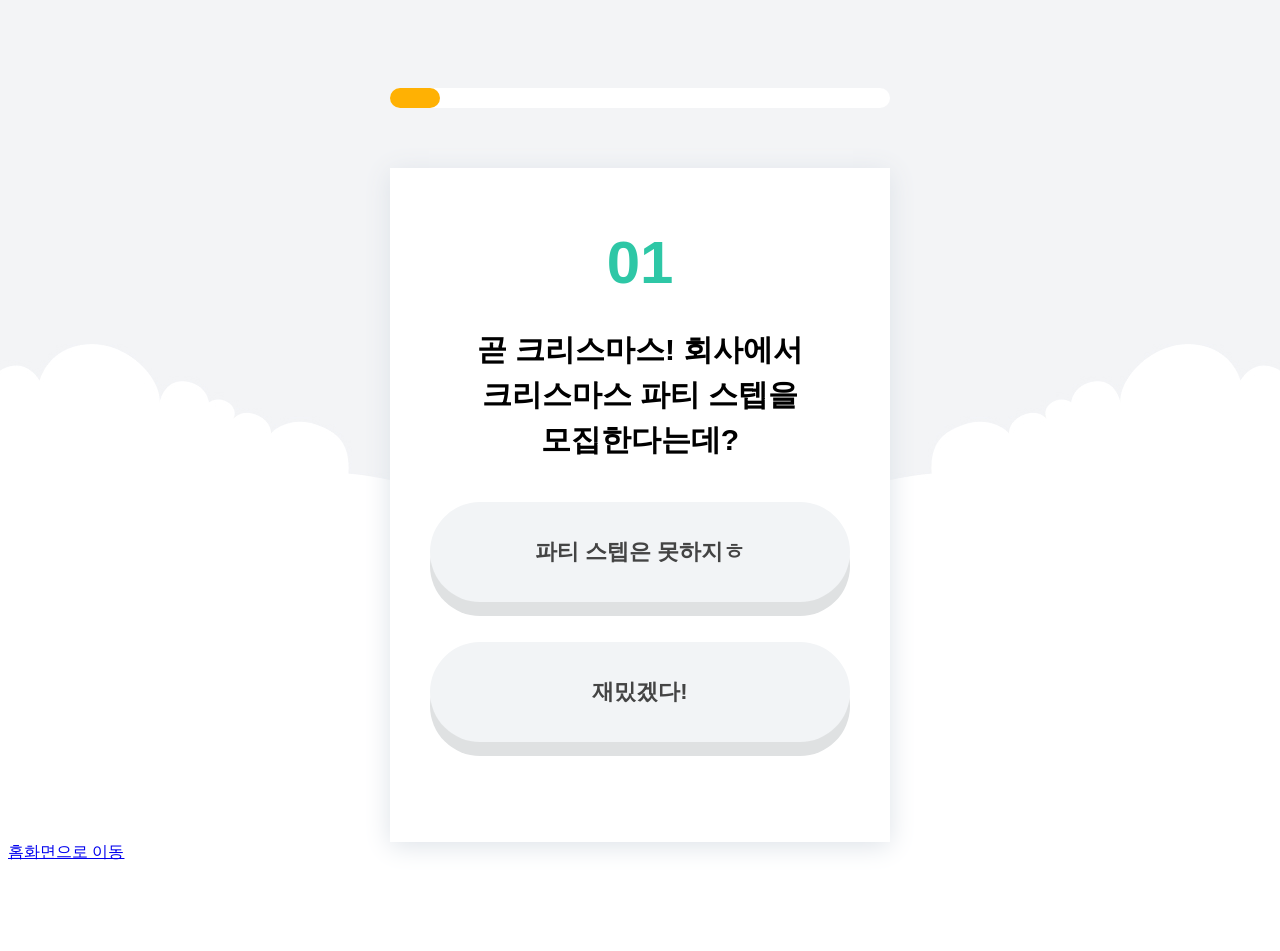
==== question.html @ 1ef679a8 "feat : 메인과 질문화면 작업" ====
<!DOCTYPE html>
<html lang="ko">
<head>
  <meta charset="UTF-8">
  <meta name="viewport" content="width=device-width, initial-scale=1.0">
  <link rel="stylesheet" href="./css/common.css">
  <link rel="stylesheet" href="./css/question.css">
  <title>Document</title>
</head>
<body>
  <div class="progress">
    <div class="value"></div>
  </div>
  <div class="question-box">
    <div class="number">01</div>
    <div class="question">곧 크리스마스! 회사에서 크리스마스 파티 스텝을 모집한다는데?</div>
    <div class="btn btn-gray choice choice1">파티 스텝은 못하지ㅎ</div>
    <div class="btn btn-gray choice choice2">재밌겠다!</div>
  </div>
  <a href="./index.html">홈화면으로 이동</a>
</body>
</html>
---- css/common.css ----
body {
  font-family: 'Noto Sans KR', sans-serif;
  background-image: url('../images/main_bg.jpg');
  background-position: top center;
  background-repeat: no-repeat;
  padding-top: 80px;
  padding-bottom: 80px;
  /* 한글 단어 줄바꿈 */
  word-break: keep-all;
}

img {
  display: block;
}

/* 메인 캐릭터 */
.character {
  width: 100%;
  max-width: 364px;
  margin-left: auto;
  margin-right: auto;
  display: block;
  margin-bottom: 40px;
}


.page-title {
  font-size: 50px;
  font-weight: 800px;
  line-height: 1.3;
  color: #13b491;
  text-align: center;
  margin-bottom: 20px;
}

.page-subtitle {
  width: 240px;
  height: 50px;
  border: 5px solid #ffa32d;
  font-size: 24px;
  font-weight: 700;
  color: #ffa32d;
  display: flex;
  justify-content: center;
  align-items: center;
  margin-left: auto;
  margin-right: auto;
  margin-bottom: 20px;
}

.btn {
  max-width: 500px;
  height: 100px;
  font-size: 50px;
  font-weight: 700;
  border-radius: 30px;
  text-decoration: none;
  cursor: pointer;
  display: flex;
  align-items: center;
  margin-right: auto;
  justify-content: center;
  margin-left: auto;
  transition: 0.1s;
}

.btn-orange {
  background-color: #ffa32d;
  color: #fff;
  box-shadow: 0 14px 0 #e66000;
}

/* 버튼에 눌림효과 주기 */
.btn-orange:active {
  box-shadow: 0 4px 0 #e66000;
}

.btn-green {
  background-color: #32bfa1;
  color: #fff;
  box-shadow: 0 14px 0 #299a82;
}

/* 버튼에 눌림효과 주기 */
.btn-green:active {
  box-shadow: 0 4px 0 #299a82;
}

.btn-gray {
  background-color: #f2f4f6;
  color: #444;
  box-shadow: 0 14px 0 #dfe1e2;
}

/* 버튼에 눌림효과 주기 */
.btn-green:active {
  box-shadow: 0 4px 0 #dfe1e2;
}


.btn-samll {
  max-width: 350px;
  height: 70px;
  font-size: 26px;
  margin-bottom: 30px;
}
---- css/question.css ----
body {
  background-image: url('../images/questions_bg.jpg');
  background-position: top center;
  background-repeat: no-repeat;

}

.progress {
  max-width: 500px;
  height: 20px;
  background-color: #fff;
  border-radius: 10px;
  margin-left: auto;
  margin-right: auto;
  margin-bottom: 60px;
}

.progress .value {
  /* 질문 수 만큼 부모 크기의 상대 길이를 갖도록 */
  width: 10%;
  height: 20px;
  background-color: #ffb103;
  border-radius: 10px;
  transition: 0.2s;
}

.question-box {
  max-width: 420px;
  background-color: #fff;
  padding-top: 60px;
  padding-bottom: 60px;
  padding-left: 40px;
  padding-right: 40px;
  margin-left: auto;
  margin-right: auto;
  box-shadow: 0 4px 25px #dde2e8;
  
}

.question-box .number {
  font-size: 60px;
  font-weight: 900;
  color: #2ec7a6;
  margin-bottom: 30px;
  text-align: center;
}

.question-box .question {
  font-size: 30px;
  font-weight: 700;
  line-height: 1.5;
  text-align: center;
  margin-bottom: 40px;

}

.question-box .choice {
  font-size: 22px;
  border-radius: 120px;
  margin-bottom: 40px;
  
}
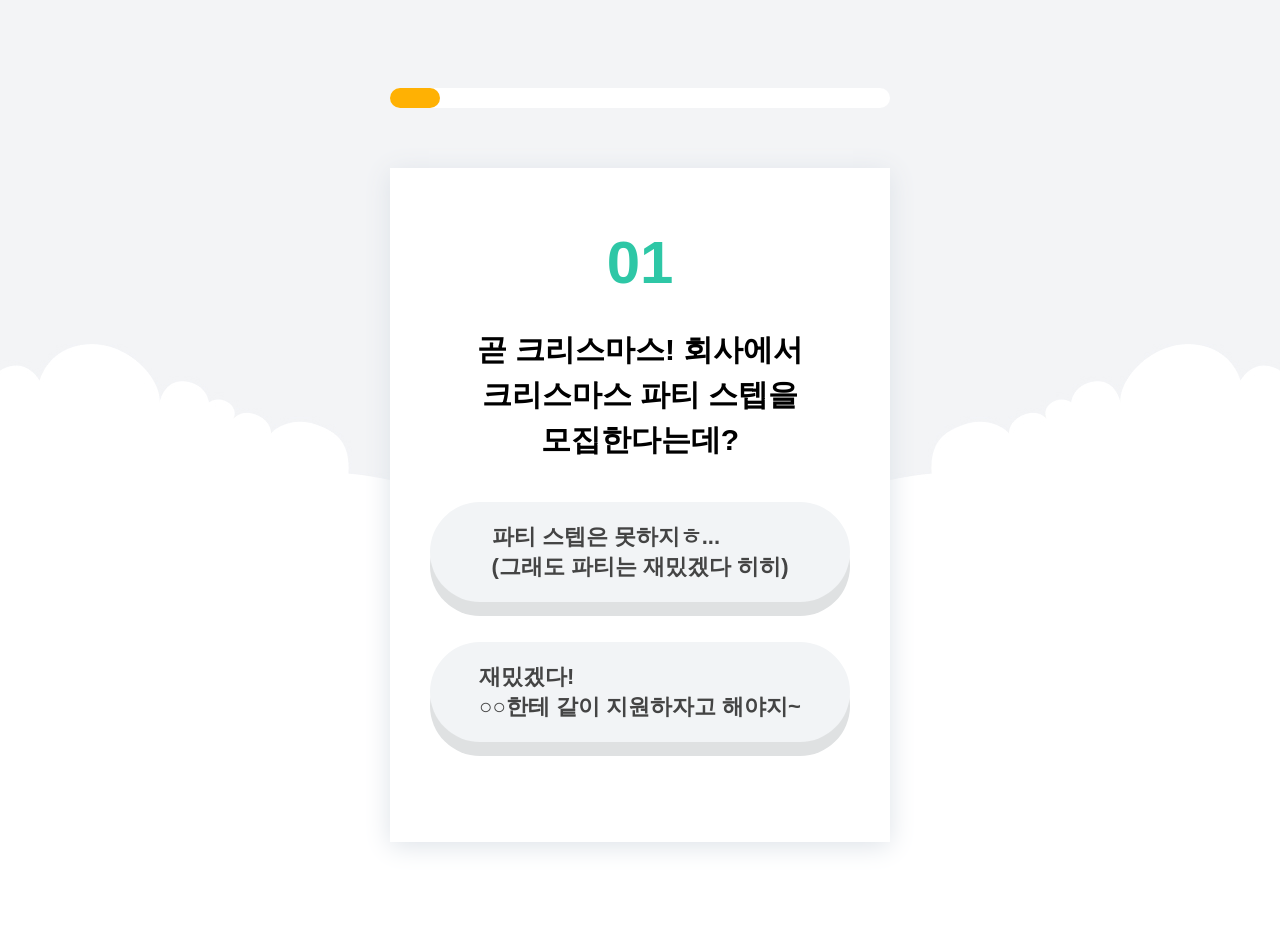
==== commit 686c4397: "feat : 완료" ====
--- a/question.html
+++ b/question.html
@@ -5,6 +5,7 @@
   <meta name="viewport" content="width=device-width, initial-scale=1.0">
   <link rel="stylesheet" href="./css/common.css">
   <link rel="stylesheet" href="./css/question.css">
+  <script type="module" defer src="./js/question.js"></script>
   <title>Document</title>
 </head>
 <body>
@@ -12,11 +13,10 @@
     <div class="value"></div>
   </div>
   <div class="question-box">
-    <div class="number">01</div>
+    <div class="number">여기에 번호 들어감.</div>
     <div class="question">곧 크리스마스! 회사에서 크리스마스 파티 스텝을 모집한다는데?</div>
     <div class="btn btn-gray choice choice1">파티 스텝은 못하지ㅎ</div>
     <div class="btn btn-gray choice choice2">재밌겠다!</div>
   </div>
-  <a href="./index.html">홈화면으로 이동</a>
 </body>
 </html>
--- a/css/common.css
+++ b/css/common.css
@@ -7,6 +7,7 @@
   padding-bottom: 80px;
   /* 한글 단어 줄바꿈 */
   word-break: keep-all;
+  
 }
 
 img {
@@ -46,6 +47,7 @@
   margin-left: auto;
   margin-right: auto;
   margin-bottom: 20px;
+  color: #444;
 }
 
 .btn {
--- a/css/question.css
+++ b/css/question.css
@@ -2,7 +2,6 @@
   background-image: url('../images/questions_bg.jpg');
   background-position: top center;
   background-repeat: no-repeat;
-
 }
 
 .progress {
@@ -34,7 +33,6 @@
   margin-left: auto;
   margin-right: auto;
   box-shadow: 0 4px 25px #dde2e8;
-  
 }
 
 .question-box .number {
@@ -51,12 +49,10 @@
   line-height: 1.5;
   text-align: center;
   margin-bottom: 40px;
-
 }
 
 .question-box .choice {
   font-size: 22px;
   border-radius: 120px;
   margin-bottom: 40px;
-  
 }
